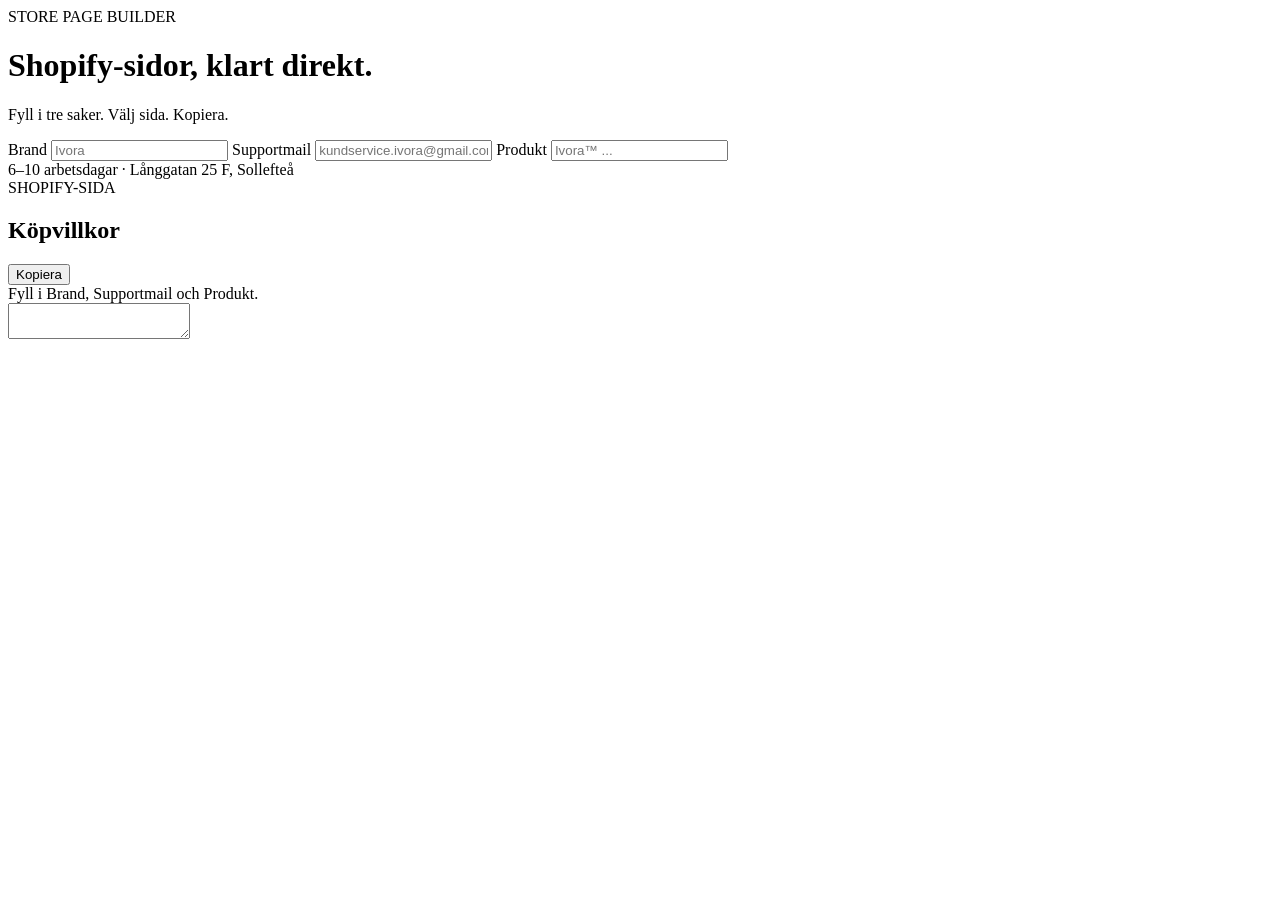
==== index.html @ a8108d7a "Add simple app shell" ====
<!doctype html>
<html lang="sv">
<head>
  <meta charset="utf-8">
  <meta name="viewport" content="width=device-width, initial-scale=1">
  <title>Store Page Builder</title>
  <link rel="stylesheet" href="styles.css">
</head>
<body>
  <main class="shell">
    <header class="top">
      <div class="brandline">STORE PAGE BUILDER</div>
      <h1>Shopify-sidor, klart direkt.</h1>
      <p>Fyll i tre saker. Välj sida. Kopiera.</p>
    </header>

    <section class="setup" aria-label="Butiksuppgifter">
      <label>
        <span>Brand</span>
        <input id="brandInput" placeholder="Ivora" autocomplete="off">
      </label>
      <label>
        <span>Supportmail</span>
        <input id="emailInput" placeholder="kundservice.ivora@gmail.com" autocomplete="off">
      </label>
      <label>
        <span>Produkt</span>
        <input id="productInput" placeholder="Ivora™ ..." autocomplete="off">
      </label>
    </section>

    <div class="fixed-info">6–10 arbetsdagar · Långgatan 25 F, Sollefteå</div>

    <nav id="pageNav" class="tabs" aria-label="Shopify-sidor"></nav>

    <section class="card">
      <div class="card-head">
        <div>
          <div id="pageKind" class="kicker">SHOPIFY-SIDA</div>
          <h2 id="pageTitle">Köpvillkor</h2>
        </div>
        <button id="copyBtn" class="copy" type="button">Kopiera</button>
      </div>

      <div id="message" class="message">Fyll i Brand, Supportmail och Produkt.</div>

      <div id="preview" class="preview"></div>
      <textarea id="sourceBox" class="source" spellcheck="false" aria-label="HTML-kod"></textarea>
    </section>
  </main>

  <div id="toast" class="toast" role="status" aria-live="polite"></div>
  <script src="app.js"></script>
</body>
</html>
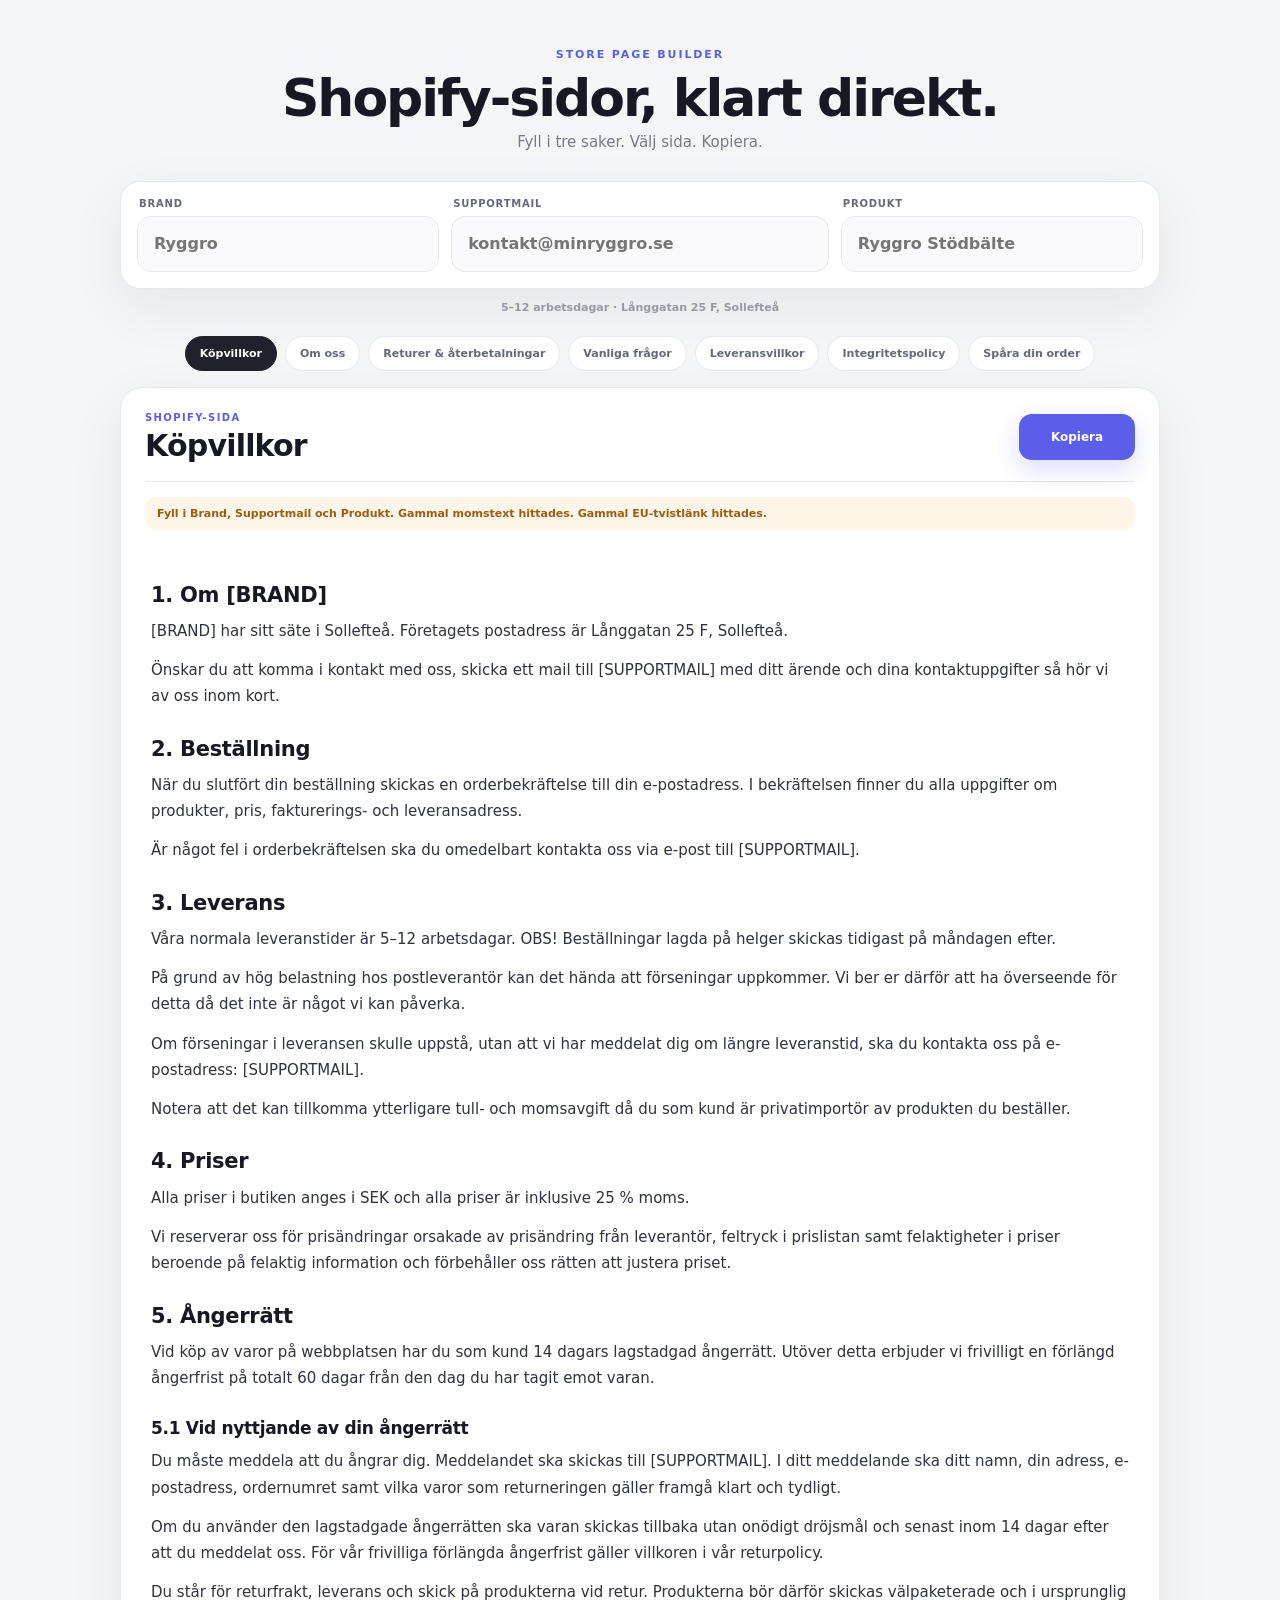
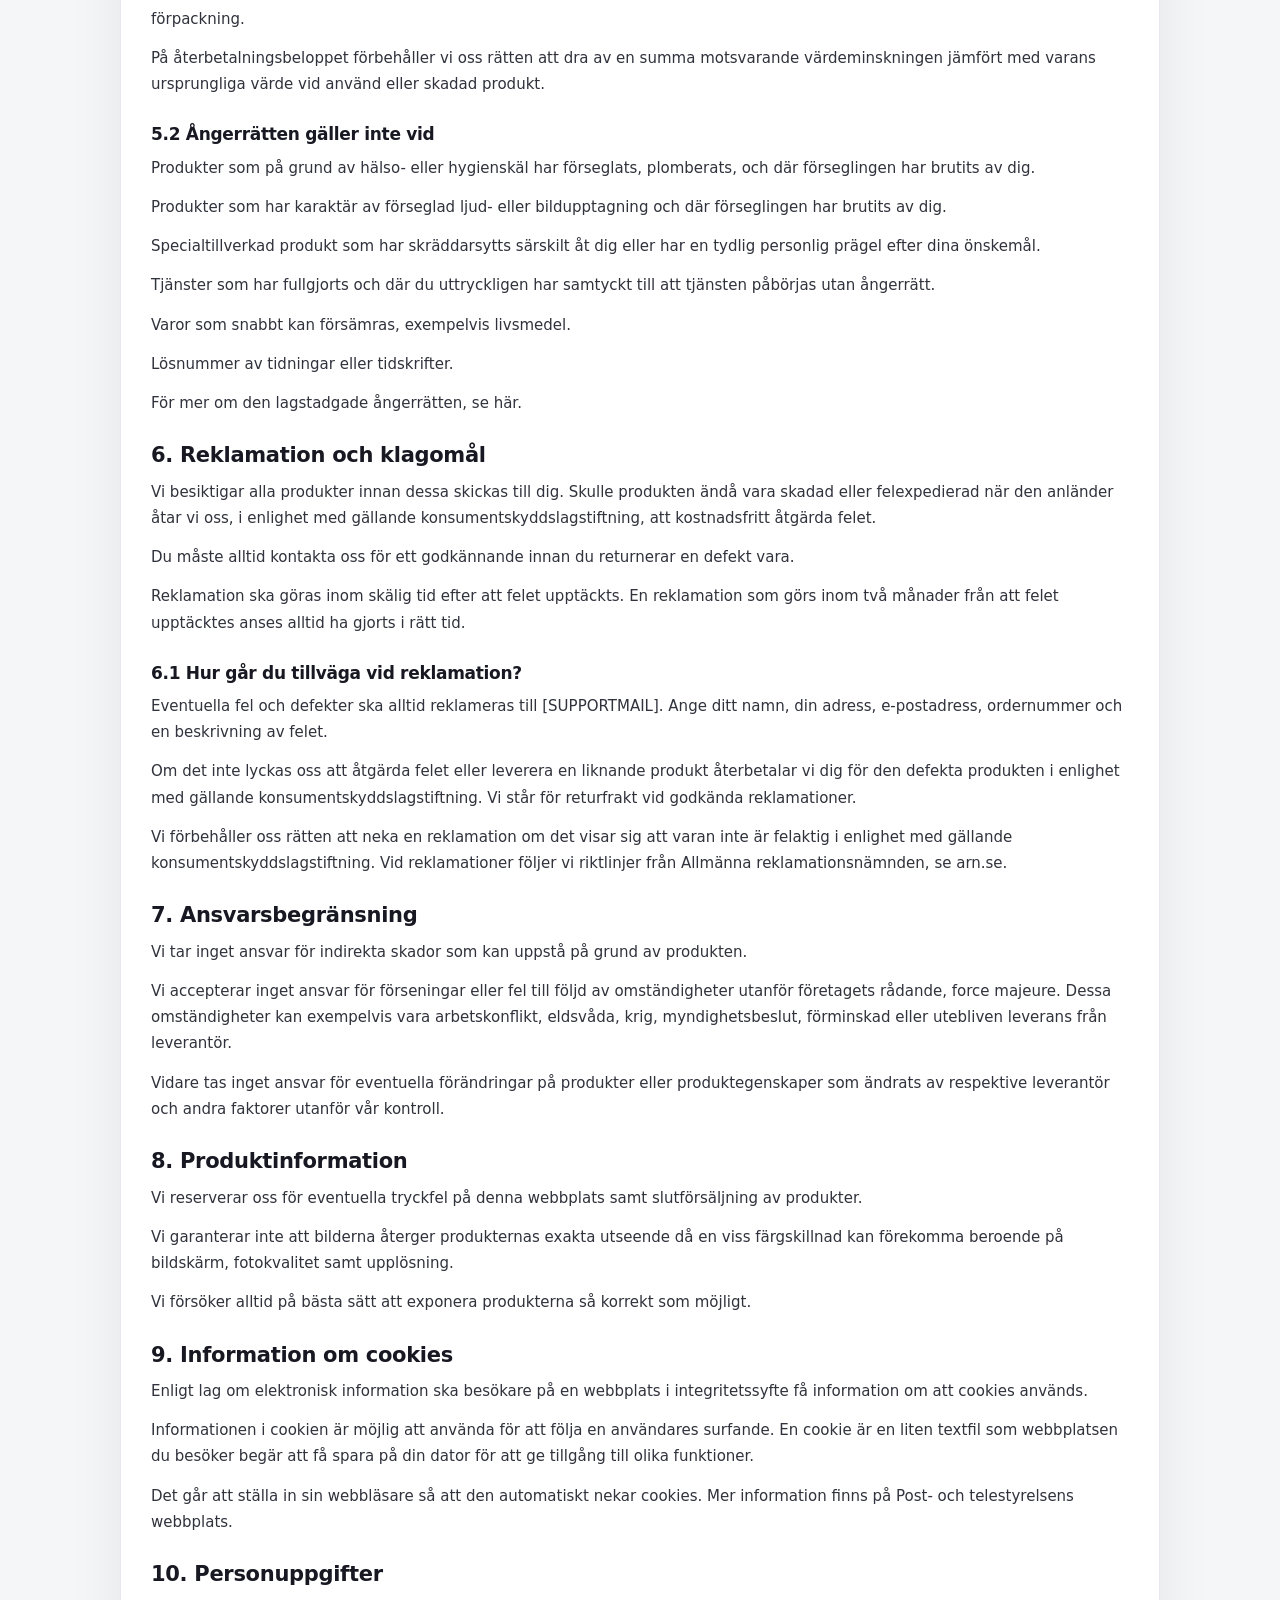
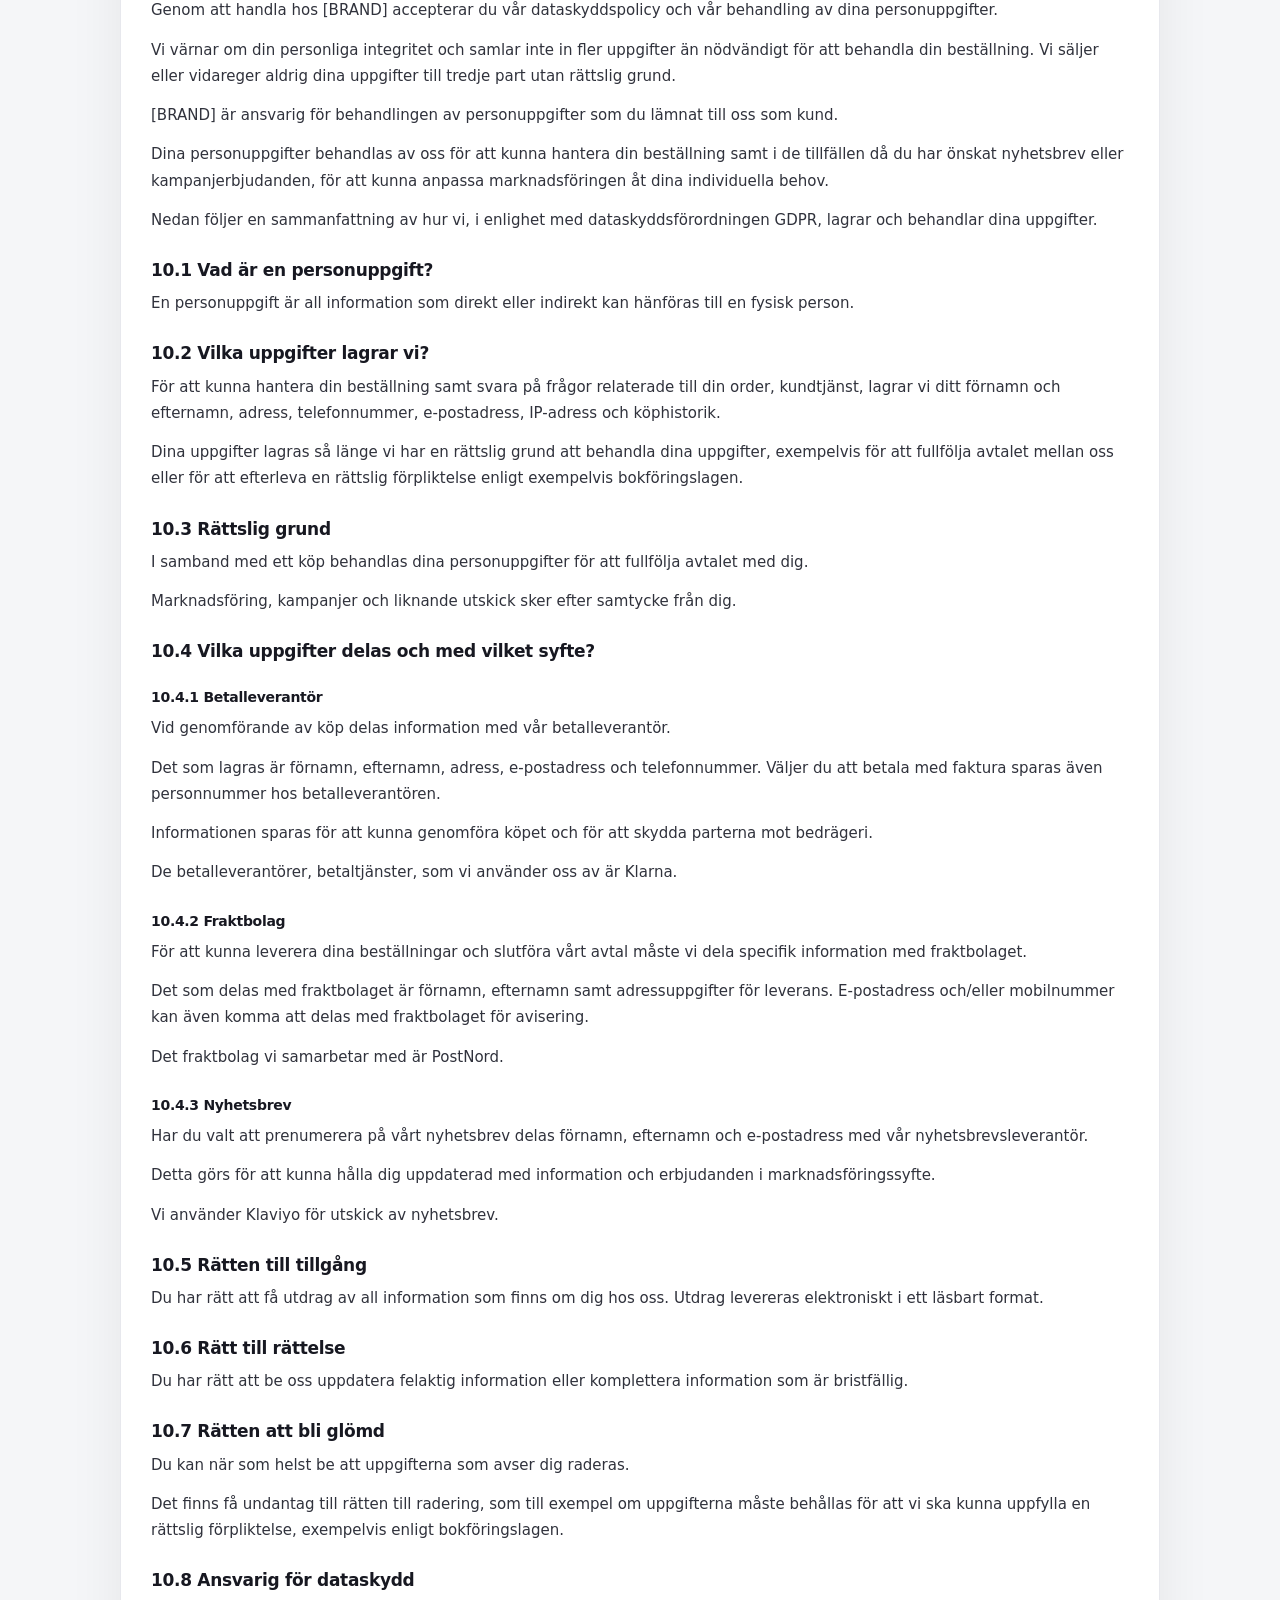
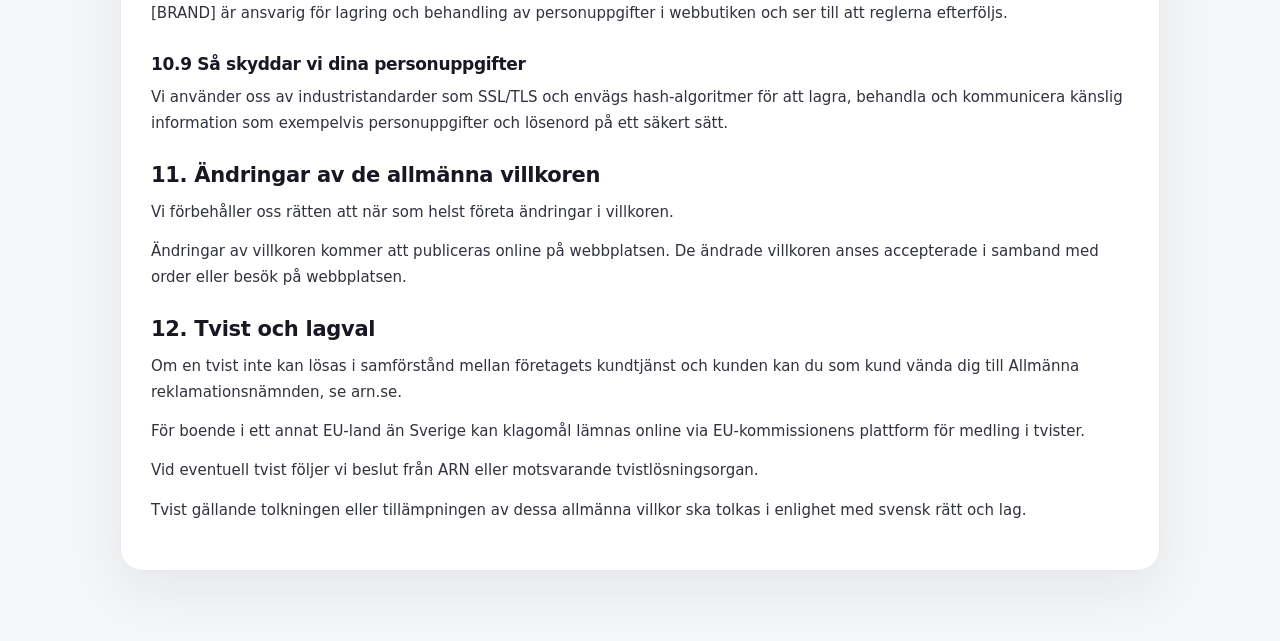
==== commit a61666e2: "Update builder defaults and delivery time" ====
--- a/index.html
+++ b/index.html
@@ -17,19 +17,19 @@
     <section class="setup" aria-label="Butiksuppgifter">
       <label>
         <span>Brand</span>
-        <input id="brandInput" placeholder="Ivora" autocomplete="off">
+        <input id="brandInput" placeholder="Ryggro" autocomplete="off">
       </label>
       <label>
         <span>Supportmail</span>
-        <input id="emailInput" placeholder="kundservice.ivora@gmail.com" autocomplete="off">
+        <input id="emailInput" placeholder="kontakt@minryggro.se" autocomplete="off">
       </label>
       <label>
         <span>Produkt</span>
-        <input id="productInput" placeholder="Ivora™ ..." autocomplete="off">
+        <input id="productInput" placeholder="Ryggro Stödbälte" autocomplete="off">
       </label>
     </section>
 
-    <div class="fixed-info">6–10 arbetsdagar · Långgatan 25 F, Sollefteå</div>
+    <div class="fixed-info">5–12 arbetsdagar · Långgatan 25 F, Sollefteå</div>
 
     <nav id="pageNav" class="tabs" aria-label="Shopify-sidor"></nav>
 
--- a/styles.css
+++ b/styles.css
@@ -0,0 +1,38 @@
+*{box-sizing:border-box}
+:root{--bg:#f5f6f8;--card:#fff;--text:#171821;--muted:#777b88;--line:#e7e8ed;--accent:#5b5ee8;--accent-soft:#eeefff;--good:#17755a;--warn:#9b5d10;--shadow:0 18px 55px rgba(23,24,33,.07)}
+html{background:var(--bg)}
+body{margin:0;background:var(--bg);color:var(--text);font-family:Inter,ui-sans-serif,system-ui,-apple-system,"Segoe UI",sans-serif}
+button,input,textarea{font:inherit}
+button{cursor:pointer}
+.shell{width:min(1040px,calc(100% - 34px));margin:0 auto;padding:48px 0 70px}
+.top{text-align:center;margin:0 auto 30px}
+.brandline{font-size:11px;font-weight:900;letter-spacing:1.9px;color:var(--accent)}
+h1{margin:10px 0 7px;font-size:clamp(34px,5vw,52px);line-height:1.05;letter-spacing:-2px}
+.top p{margin:0;color:var(--muted);font-size:15px}
+.setup{display:grid;grid-template-columns:1fr 1.25fr 1fr;gap:12px;background:var(--card);border:1px solid var(--line);border-radius:20px;padding:16px;box-shadow:var(--shadow)}
+label span{display:block;margin:0 0 7px 2px;color:#666a77;font-size:10px;font-weight:900;letter-spacing:.8px;text-transform:uppercase}
+input{width:100%;height:56px;border:1px solid var(--line);border-radius:14px;background:#fafafd;padding:0 16px;outline:none;font-size:16px;font-weight:750;color:var(--text)}
+input:focus{background:#fff;border-color:#9b9df5;box-shadow:0 0 0 4px rgba(91,94,232,.09)}
+.fixed-info{text-align:center;color:#9699a4;font-size:11px;font-weight:700;margin:12px 0 22px}
+.tabs{display:flex;gap:8px;flex-wrap:wrap;justify-content:center;margin-bottom:16px}
+.tab{border:1px solid var(--line);background:#fff;color:#656977;border-radius:999px;padding:10px 14px;font-size:11px;font-weight:850;transition:.16s}
+.tab:hover{border-color:#cfd1dc;color:var(--text)}
+.tab.active{border-color:#20212a;background:#20212a;color:#fff}
+.card{background:var(--card);border:1px solid var(--line);border-radius:22px;padding:24px;box-shadow:var(--shadow)}
+.card-head{display:flex;justify-content:space-between;align-items:center;gap:18px;padding-bottom:18px;border-bottom:1px solid var(--line)}
+.kicker{font-size:10px;font-weight:900;letter-spacing:1.4px;color:var(--accent)}
+h2{font-size:30px;letter-spacing:-.8px;margin:5px 0 0}
+.copy{min-width:116px;height:46px;border:0;border-radius:13px;background:var(--accent);color:#fff;font-size:12px;font-weight:900;padding:0 18px;box-shadow:0 9px 24px rgba(91,94,232,.22)}
+.copy:hover{transform:translateY(-1px)}
+.message{display:none;margin:15px 0 0;padding:10px 12px;border-radius:11px;background:#fff6e9;color:var(--warn);font-size:11px;font-weight:800}
+.message.show,.message.good{display:block}
+.message.good{background:#edf8f4;color:var(--good)}
+.preview{padding:26px 6px 10px;font-size:15px;line-height:1.75;color:#30323c;overflow-wrap:anywhere}
+.preview h1,.preview h2,.preview h3,.preview h4{color:var(--text);line-height:1.3;letter-spacing:-.3px;margin:26px 0 9px}
+.preview h1{font-size:25px}.preview h2{font-size:21px}.preview h3{font-size:17px}.preview h4{font-size:14px}
+.preview p{margin:0 0 13px}.preview ul{padding-left:22px}.preview a{color:var(--accent)}
+.source{display:none;width:100%;min-height:560px;margin-top:18px;border:0;border-radius:14px;background:#171923;color:#edf0f7;outline:0;padding:20px;resize:vertical;font:13px/1.65 ui-monospace,SFMono-Regular,Consolas,monospace}
+.toast{position:fixed;left:50%;bottom:28px;transform:translate(-50%,18px);opacity:0;pointer-events:none;background:#1d1f29;color:#fff;border-radius:12px;padding:11px 16px;font-size:11px;font-weight:850;box-shadow:0 12px 35px rgba(0,0,0,.18);transition:.18s}
+.toast.show{opacity:1;transform:translate(-50%,0)}
+@media(max-width:780px){.shell{width:min(100% - 18px,760px);padding-top:26px}.setup{grid-template-columns:1fr}.top{margin-bottom:22px}.tabs{justify-content:flex-start}.card{padding:18px}.preview{padding-top:22px}.card-head{align-items:flex-start}.copy{min-width:100px}}
+@media(max-width:520px){h1{font-size:36px;letter-spacing:-1.5px}.top p{font-size:14px}.card-head{flex-direction:column;align-items:stretch}.copy{width:100%}.tab{padding:9px 12px}.preview{font-size:14px}}
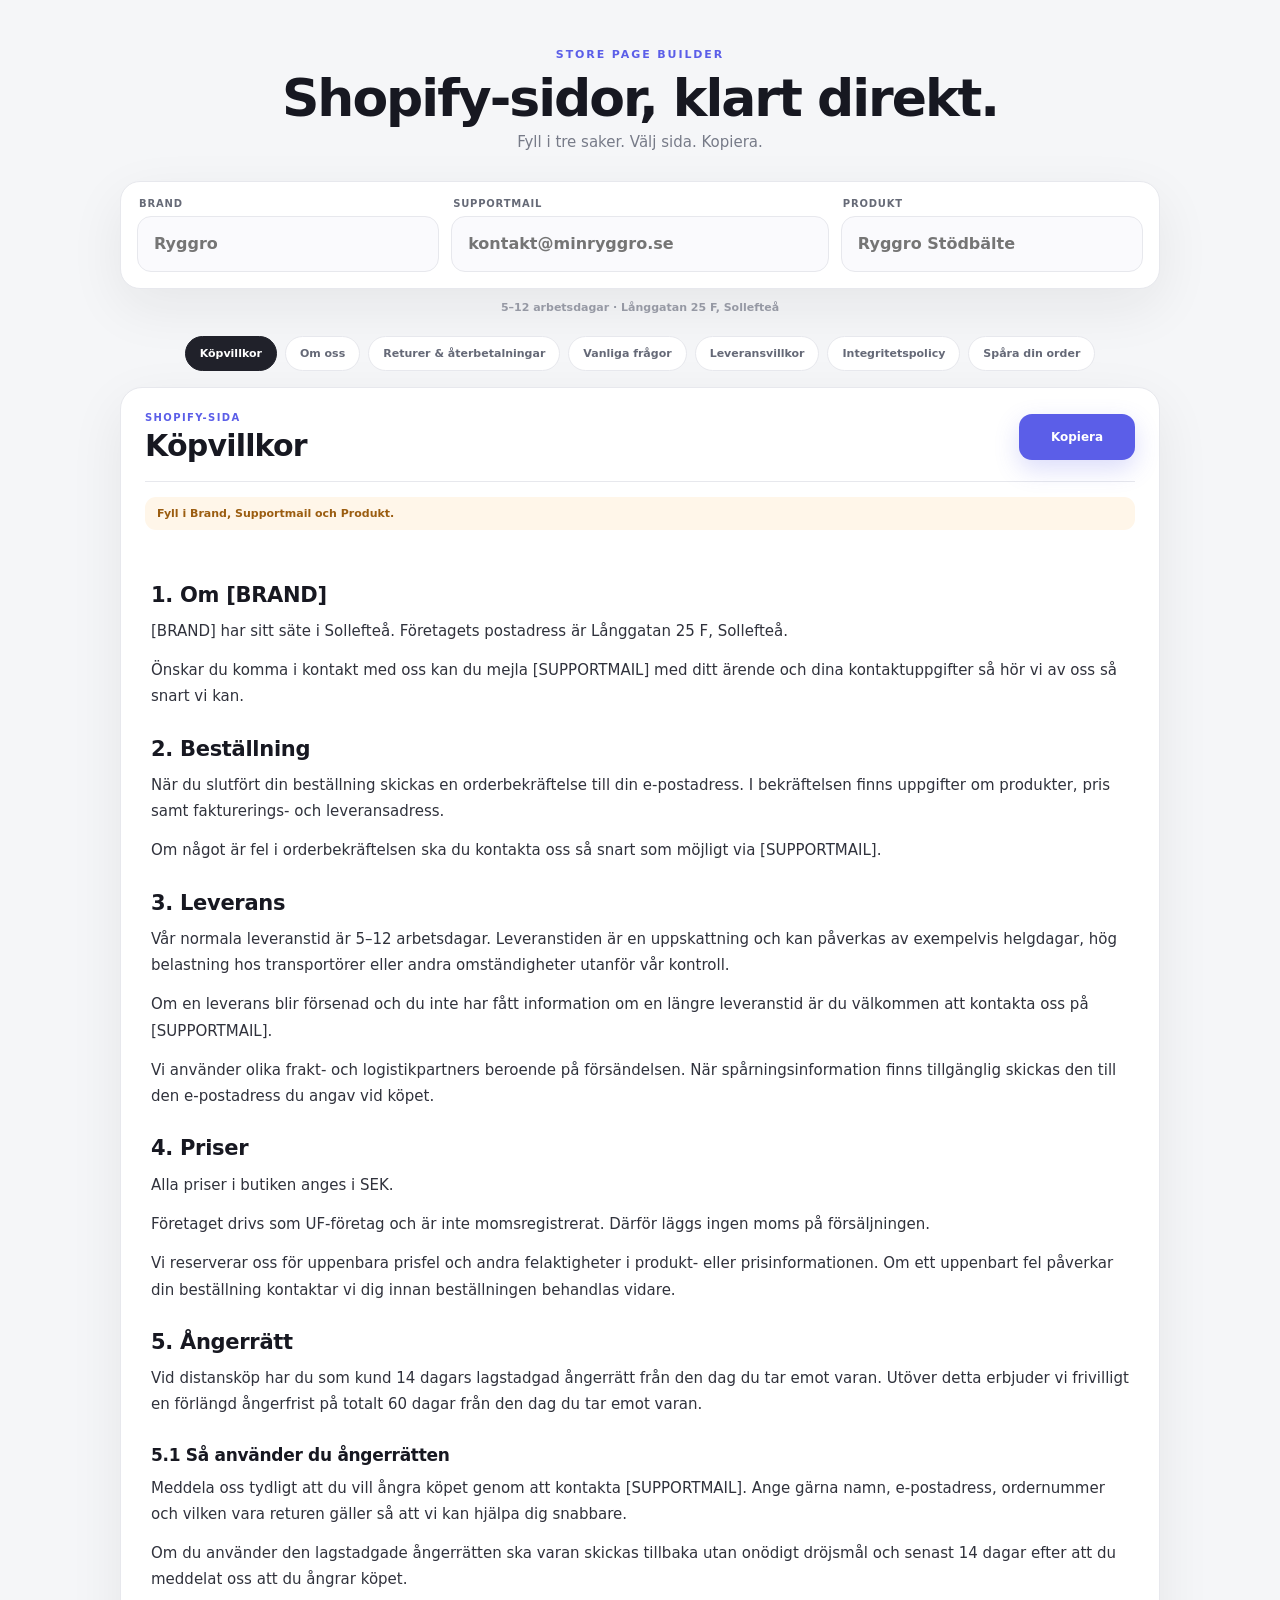
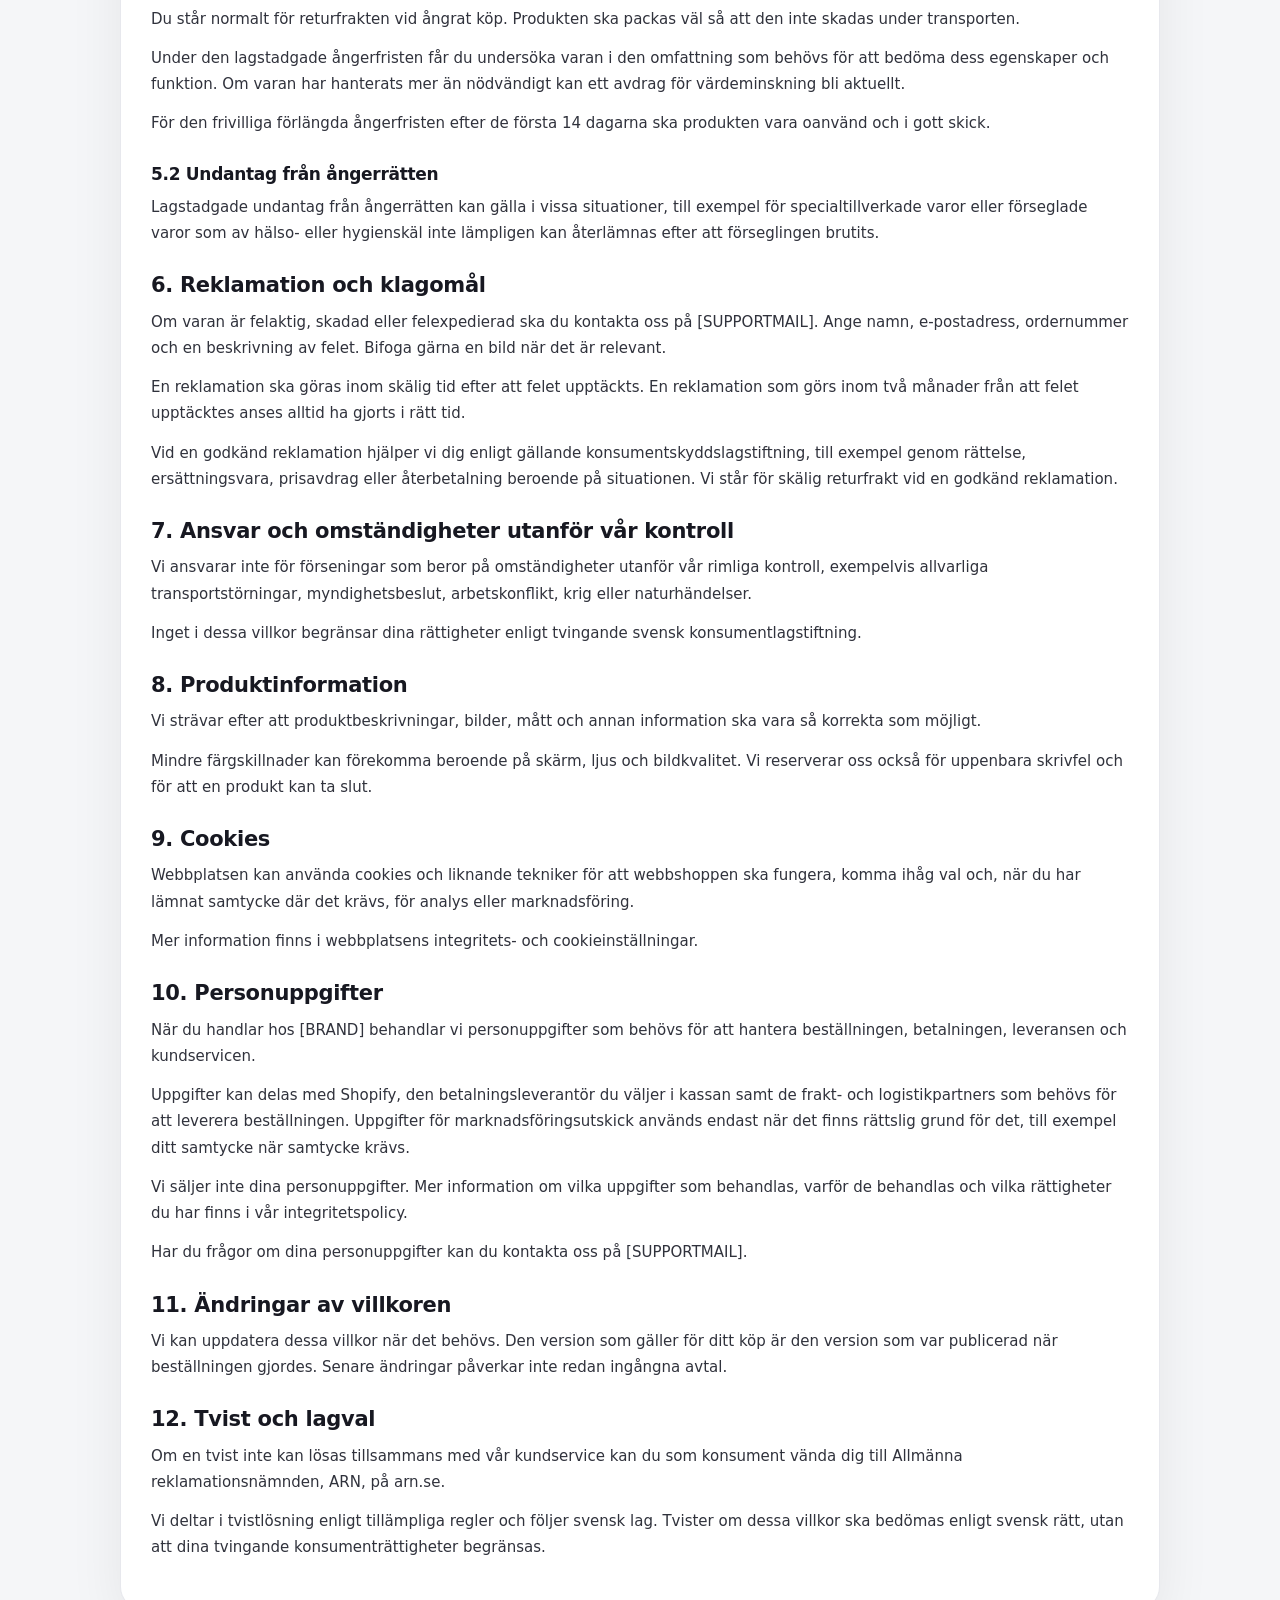
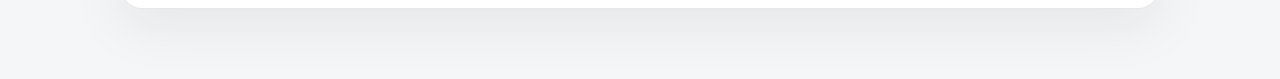
==== commit 4dbf4faa: "Force browsers to load latest Store Page Builder script" ====
--- a/index.html
+++ b/index.html
@@ -50,6 +50,6 @@
   </main>
 
   <div id="toast" class="toast" role="status" aria-live="polite"></div>
-  <script src="app.js"></script>
+  <script src="app.js?v=20260912-1640"></script>
 </body>
 </html>
